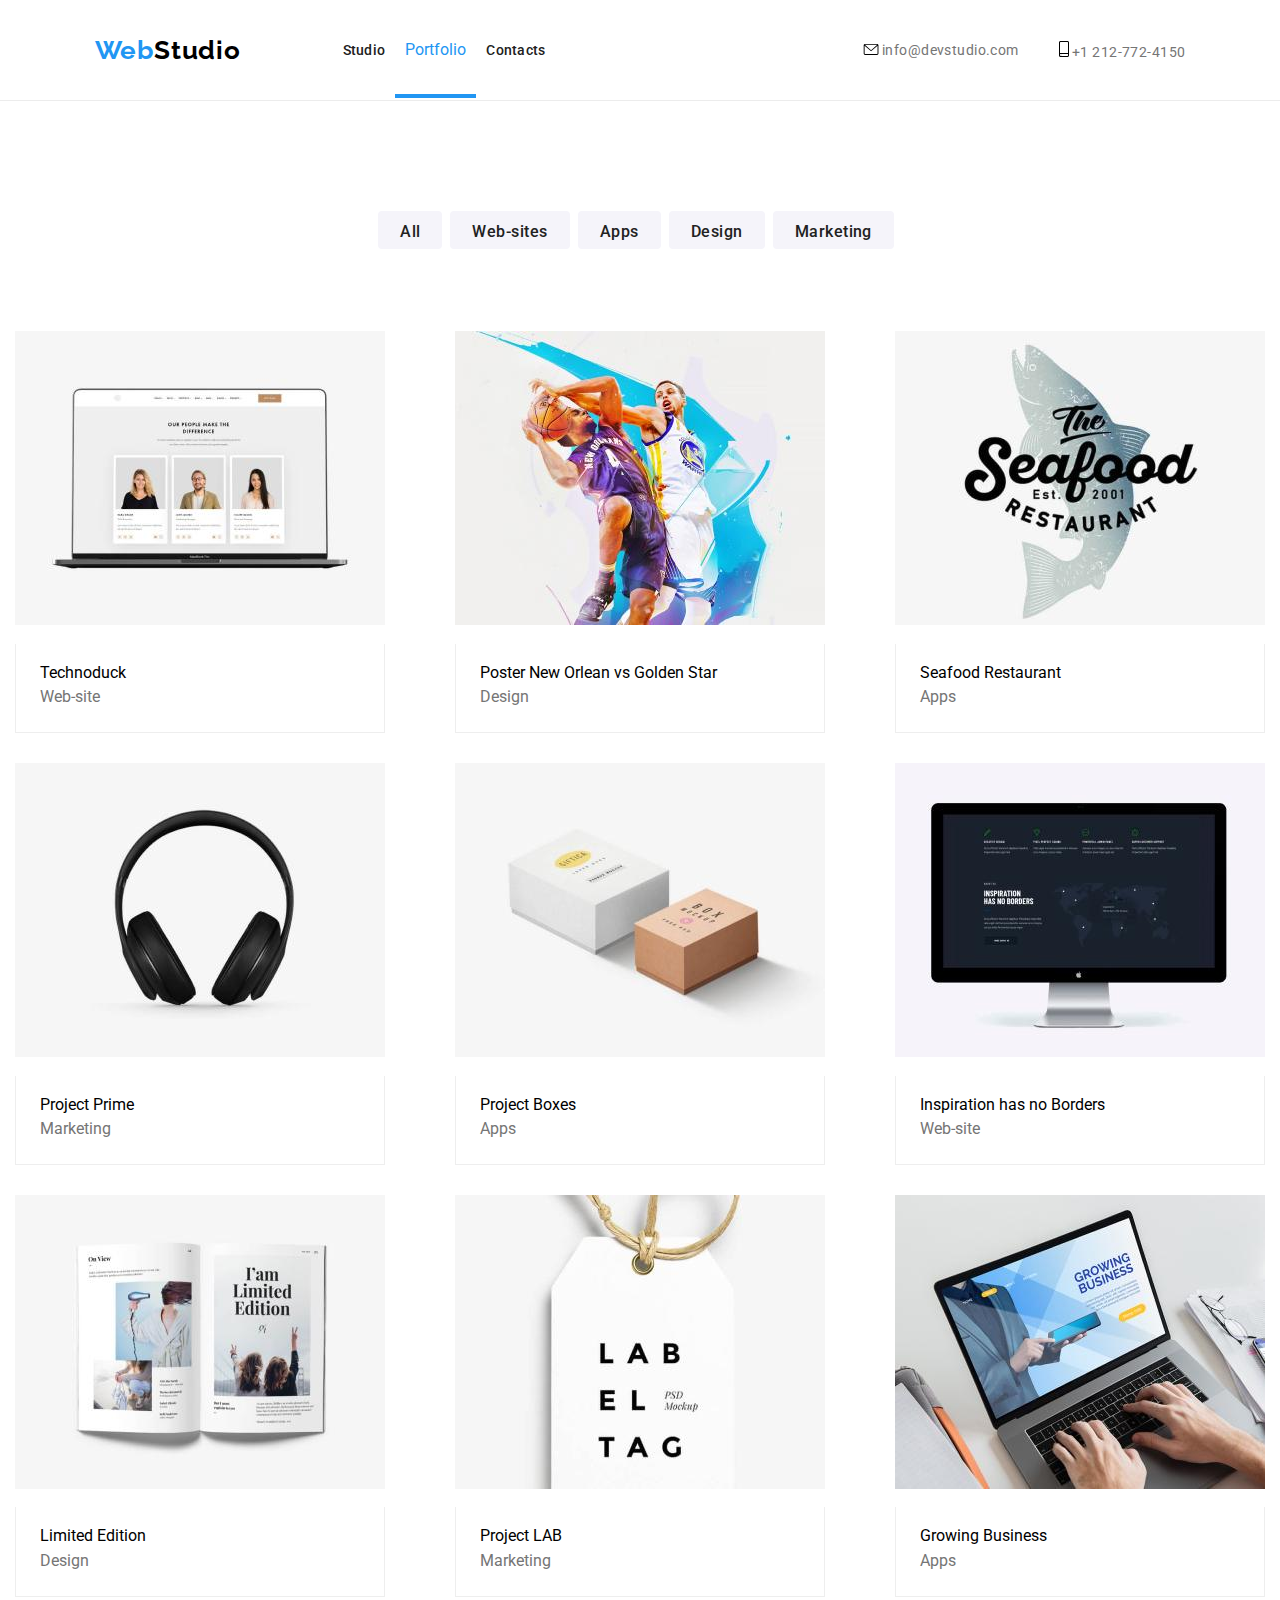
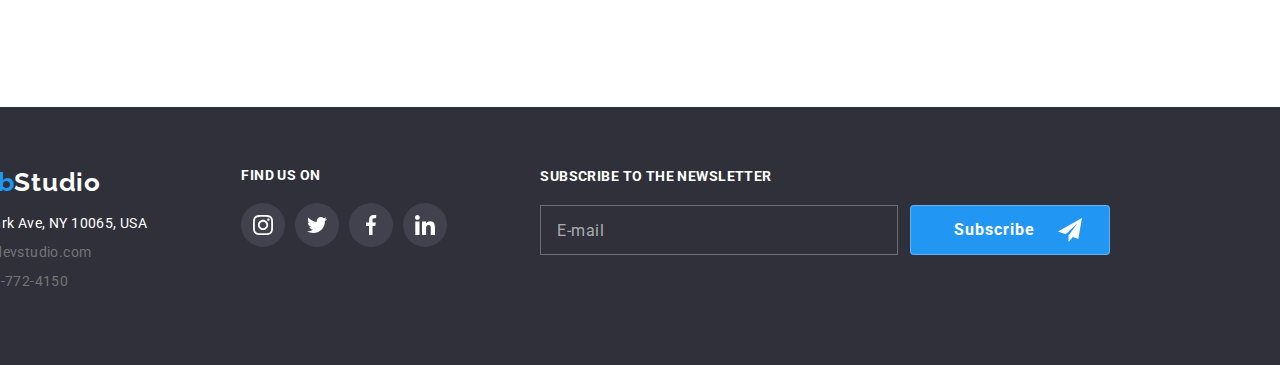
==== portfolio.html @ 9cbfc6d5 "Initial commit" ====
<!DOCTYPE html>
<html lang="en">
<head>
    <meta charset="UTF-8">
    <meta name="viewport" content="width=device-width, initial-scale=1.0">
    <title>Portfolio</title>
    <link rel="preconnect" href="https://fonts.googleapis.com">
    <link rel="preconnect" href="https://fonts.gstatic.com" crossorigin>
    <link href="https://fonts.googleapis.com/css2?family=Raleway:wght@700&family=Roboto:wght@400;500;700;900&display=swap"
        rel="stylesheet">
    <link rel="stylesheet" href="https://cdnjs.cloudflare.com/ajax/libs/modern-normalize/1.0.0/modern-normalize.min.css" />
    <link rel="stylesheet" href="css/styles.css">
</head>
<body>
<header class="global-header">
    <div class="nav-container container">
        <div class="logo-container">
            <a class="logo" href="./index.html">Web<span class="logo-2">Studio</span></a>
        </div>
        <div>
            <nav class="main-navigation">
                <ul>
                    <li><a href="./index.html" class="nav-link">Studio</a></li>
                    <li><a href="./portfolio.html" class="nav-link-current">Portfolio</a></li>
                    <li><a href="#" class="nav-link">Contacts</a></li>
                </ul>
            </nav>
        </div>
        <div class="contacts-container contacts">

            <div class="mail">
                <a href="mailto:info@devstudio.com">
                    <svg class="icon-nav" width=16 height=12>
                        <use href="./images/sprites.svg#icon-envelope" />
                    </svg>
                    <span>info@devstudio.com</span>
                </a>
                <!-- <a href="mailto:info@devstudio.com">info@devstudio.com</a> -->
            </div>

            <div class="phone">
                <a href="tel:+1-212-772-4150">
                    <svg class="icon-nav" width="10" height="16">
                        <use href="./images/sprites.svg#icon-smartphone" />
                    </svg>
                    <span>+1 212-772-4150</span>
                </a>
            </div>

        </div>
    </div>
</header>

    <main>
        <section class="portfolio-section container">
            <div class="portfolio-button-list">
                <ul>
                    <li><button class="portfolio-button" type="button">All</button></li>
                    <li><button class="portfolio-button" type="button">Web-sites</button></li>
                    <li><button class="portfolio-button" type="button">Apps</button></li>
                    <li><button class="portfolio-button" type="button">Design</button></li>
                    <li><button class="portfolio-button" type="button">Marketing</button></li>
                </ul>
            </div>

            <ul class="portfolio-project-card-set">
                <li class="portfolio-project-card">
                    <div class="portfolio-overlay-box">
                        <img src="./images/technoduck-img.jpg" alt="site web" width="370">
                        <div class="portfolio-overlay">
                            <span>Technoduck is a state-of-the-art coronavirus distribution platform. Companies use this platform for digital
                                espionage
                                and attacks on competitors' secure servers.</span>
                        </div>
                    </div>
                    <br>
                    <div class="portfolio-project-info">
                        <span class="portfolio-project-name">Technoduck</span>
                        <br>
                        <span class="portfolio-project-description">Web-site</span>
                    </div>
                    
                </li>
                <li class="portfolio-project-card">
                    <div class="portfolio-overlay-box">
                        <img src="images/poster-new-orlean.jpg" alt="doi baschetbalisti" width="370">
                        <div class="portfolio-overlay">
                            <span>Lorem ipsum dolor sit amet consectetur adipisicing elit. Odit maiores deserunt soluta, quo reiciendis, aliquam nostrum, molestias beatae autem ab voluptatem nobis sint dolor. Quis, perspiciatis libero!</span>
                        </div>
                    </div>
                    
                    <br>
                    <div class="portfolio-project-info">
                        <span class="portfolio-project-name">Poster New Orlean vs Golden Star</span>
                        <br>
                        <span class="portfolio-project-description">Design</span>
                    </div>
                </li>
                <li class="portfolio-project-card">
                    <div class="portfolio-overlay-box">
                        <img src="images/seafood-restaurant.jpg" alt="logo restaurant" width="370">
                        <div class="portfolio-overlay">
                            <span>Lorem ipsum dolor sit, amet consectetur adipisicing elit. Ipsa est nulla laudantium pariatur sunt atque vel laborum eveniet, mollitia fugiat quo unde eos hic ad beatae quidem?</span>
                        </div>
                    </div>
                    
                    <br>
                    <div class="portfolio-project-info">
                        <span class="portfolio-project-name">Seafood Restaurant</span>
                        <br>
                        <span class="portfolio-project-description">Apps</span>
                    </div>
                </li>
                <li class="portfolio-project-card">
                    <div class="portfolio-overlay-box">
                        <img src="images/project-prime.jpg" alt="casti audio" width="370">
                        <div class="portfolio-overlay">
                            <span>Lorem ipsum dolor sit amet consectetur adipisicing elit. Quo architecto culpa asperiores quas veritatis! Neque aliquam explicabo sint fugiat illum quod. Enim suscipit laudantium ducimus expedita corporis.</span>
                        </div>
                    </div>
                    
                    <br>
                    <div class="portfolio-project-info">
                        <span class="portfolio-project-name">Project Prime</span>
                        <br>
                        <span class="portfolio-project-description">Marketing</span>
                    </div>
                </li>
                <li class="portfolio-project-card">
                    <div class="portfolio-overlay-box">
                        <img src="images/project-boxes.jpg" alt="doua cutii" width="370">
                        <div class="portfolio-overlay">
                            <span>Lorem ipsum dolor sit amet consectetur adipisicing elit. Saepe, consequatur totam! Voluptatem perferendis ad ex autem reiciendis provident ipsa quos perspiciatis hic consectetur, iure debitis ratione laborum.</span>
                        </div>
                    </div>
                    
                    <br>
                    <div class="portfolio-project-info">
                        <span class="portfolio-project-name">Project Boxes</span>
                        <br>
                        <span class="portfolio-project-description">Apps</span>
                    </div>
                </li>
                <li class="portfolio-project-card">
                    <div class="portfolio-overlay-box">
                        <img src="images/inspiration-web-site.jpg" alt="monitor accesand un site web" width="370">
                        <div class="portfolio-overlay">
                            <span>Lorem, ipsum dolor sit amet consectetur adipisicing elit. Illo, exercitationem? Asperiores assumenda at voluptatum animi repudiandae dolorum odio quasi, sint consequuntur quibusdam itaque molestiae voluptate, blanditiis ducimus?</span>
                        </div>
                    </div>
                    
                    <br>
                    <div class="portfolio-project-info">
                        <span class="portfolio-project-name">Inspiration has no Borders</span>
                        <br>
                        <span class="portfolio-project-description">Web-site</span>
                    </div>
                </li>
                <li class="portfolio-project-card">
                    <div class="portfolio-overlay-box">
                        <img src="images/limited-edition-design.jpg" alt="o revista deschisa" width="370">
                        <div class="portfolio-overlay">
                            <span>Lorem ipsum dolor sit, amet consectetur adipisicing elit. At sapiente reprehenderit, consequuntur porro eveniet velit quidem ipsum doloribus nobis numquam facere quo voluptas vero explicabo, obcaecati aut.</span>
                        </div>
                    </div>
                    
                    <br>
                    <div class="portfolio-project-info">
                        <span class="portfolio-project-name">Limited Edition</span>
                        <br>
                        <span class="portfolio-project-description">Design</span>
                    </div>
                </li>
                <li class="portfolio-project-card">
                    <div class="portfolio-overlay-box">
                        <img src="images/project-lab.jpg" alt="eticheta" width="370">
                        <div class="portfolio-overlay">
                            <span>Lorem ipsum dolor sit, amet consectetur adipisicing elit. Dolores, iure eveniet iusto, dolor aperiam aut numquam fugiat voluptate sed corporis veritatis animi doloribus ipsam quo rem distinctio!</span>
                        </div>
                    </div>
                    
                    <br>
                    <div class="portfolio-project-info">
                        <span class="portfolio-project-name">Project LAB</span>
                        <br>
                        <span class="portfolio-project-description">Marketing</span>
                    </div>
                </li>
                <li class="portfolio-project-card">
                    <div class="portfolio-overlay-box">
                        <img src="images/growing-business.jpg" alt="persoana tastand" width="370">
                        <div class="portfolio-overlay">
                            <span>Lorem ipsum, dolor sit amet consectetur adipisicing elit. Saepe, eveniet aliquam rerum, omnis itaque culpa repudiandae ipsa deleniti blanditiis minima magnam. Eos rerum corporis aliquid! Illum, similique?</span>
                        </div>
                    </div>
                    
                    <br>
                    <div class="portfolio-project-info">
                        <span class="portfolio-project-name">Growing Business</span>
                        <br>
                        <span class="portfolio-project-description">Apps</span>
                    </div>
                </li>
            </ul>
        </section>
    </main>

    <footer class="footer-section">
        <div class="container">
            <div class="footer-address">
                <a class="logo" href="./index.html">Web<span class="logo-3">Studio</span></a>
                <address class="address-section">
                    <ul>
                        <li class="address"><a href="#">695 Park Ave, NY 10065, USA</a></li>
                        <li class="contacts"><a href="mailto:info@devstudio.com">info@devstudio.com</a></li>
                        <li class="contacts"><a href="tel:+1-212-772-4150">+1 212-772-4150</a></li>
                    </ul>
                </address>
            </div>
            <div class="find-us-on-contaiener">
                <p>Find us on</p>
                <div class="footer-icon-outer-container">
                    <a href="#">
                        <div class="footer-icon-container">
                            <svg class="icon-member-links" width="20" height="20">
                                <use href="./images/sprites.svg#icon-instagram"></use>
                            </svg>
                        </div>
                    </a>
                    <a href="#">
                        <div class="footer-icon-container">
                            <svg class="icon-member-links" width="20" height="20">
                                <use href="./images/sprites.svg#icon-twitter"></use>
                            </svg>
                        </div>
                    </a>
    
                    <a href="#">
                        <div class="footer-icon-container">
                            <svg class="icon-member-links" width="20" height="20">
                                <use href="./images/sprites.svg#icon-facebook"></use>
                            </svg>
                        </div>
                    </a>
    
                    <a href="#">
                        <div class="footer-icon-container">
                            <svg class="icon-member-links" width="20" height="20">
                                <use href="./images/sprites.svg#icon-linkedin"></use>
                            </svg>
                        </div>
                    </a>
                </div>
            </div>
            <form class="newsletter-form" action="" method="get">
                <div>
                    <label for="footer-mail" class="footer-label">Subscribe to the newsletter</label>
                </div>
                <div class="footer-input-container">
                    <input type="email" name="footer-mail" id="footer-mail" class="footer-input" placeholder="E-mail">
                    <div class="footer-button-container">
                        <input value="Subscribe" type="submit" name="footer-button" class="footer-button">
                        <svg>
                            <use href="./images/sprites.svg#icon-send"></use>
                        </svg>
            
                    </div>
                </div>
            </form>
        </div>
    </footer>
    
</body>
</html>
---- css/styles.css ----
:root {
    --link-hover-color: #2196F3;
    --heading-color: #212121;
    --paragraph-color: #757575;
    --logo-font-family: "Raleway", sans-serif;
    --nav-logo-color: #000000;
    --main-section-backgroud-color: #2F303A;
    --main-section-text-color: #FFFFFF;
    --main-section-button-hover: #188CE8;
    --our-team-background-color: #F5F4FA;
    --portfolio-background-color: #EEEEEE;
    --transition: 250ms cubic-bezier(0.4, 0, 0.2, 1);
    --icon-normal-size: 18px;
}

body {
    font-family: Roboto, sans-serif;
    width: 100%;
    display: flex;
    flex-direction: column;
    align-items: center;

}

ul {
    list-style-type: none;
}
img {
    display: block;
    max-width: 100%;
    height: auto;
}

.icon{
    height: 16px;
}

.global-header {
    display: flex;
    border-bottom: 1px solid #ECECEC;
    align-items: center;
    justify-content: center;
    width: 100%;
}

.container {
    display: flex;
    max-width: 1400px;
    padding-left: 15px;
    padding-right: 15px;
    justify-content: center;
}

.nav-container{
    display: flex;
    max-width: 1400px;
    padding-top: 25px;
    padding-bottom: 25px;
    margin: 0;
    align-items: center;
}
.logo-container{
    width: 145px;
    height: 30px;
}
.logo-container span{
    display: flex;
    align-items: center;
}
.logo-container a{
    display: flex;
    align-items: center;
}

.main-navigation ul{
    display: flex;
    width: 200px;
    padding: 0;
    justify-content: space-between;
    margin-left: 93px;
    margin-right: 330px;
    
}
.contacts-container{
    display:flex;
    flex-direction: row;
    align-items: center;
    justify-content: space-between;
    
}
.contacts{
    font-family: Roboto;
    font-size: 14px;
    font-weight: 400;
    line-height: 16px;
    letter-spacing: 0.03em;

}
.mail{
    display: flex;
    justify-content: space-between;
    flex-wrap: wrap;
    transition: fill var(--transition);

}
.mail:hover{
    fill: var(--link-hover-color);
}
.phone:hover {
    fill: var(--link-hover-color);
}

.phone{
    display: flex;
    align-items: center;
    align-content: center;
    margin-left: 40px;
    gap: 10px;
    transition: fill var(--transition);
}

.button {
    width: 200px;
    height: 50px;
    border-radius: 4px;
    cursor: pointer;
    font-weight: 700;
    background-color: var(--link-hover-color);
    color: var(--main-section-text-color);
    transition: background-color var(--transition);
}
.button:hover {
    background-color: var(--main-section-button-hover);
}

.logo {
    font-family: var(--logo-font-family);
    color: var(--link-hover-color);
    text-decoration: none;
    line-height: 2,18;
    font-size: 26px;
    font-weight: 700;
    line-height: 31px;
    letter-spacing: 0.03em;
    text-align: left;
}
.logo-2 {
    color: var(--nav-logo-color);
}
.logo-3{
    color: var(--main-section-text-color);
}


.nav-link {
    text-decoration: none;
    color: var(--heading-color);
    font-family: Roboto;
    font-size: 14px;
    font-weight: 500;
    line-height: 16px;
    letter-spacing: 0.02em;
    text-align: left;
    padding: 10px;
}



.nav-link-current{
    color: var(--link-hover-color);
    text-decoration: none;
    padding: 10px 10px 35px 10px;
    border-bottom: solid 4px var(--link-hover-color);
}

.contacts a {
    text-decoration: none;
    color: var(--paragraph-color);
    line-height: 1.17;
    transition: color var(--transition);
}

.contacts a:hover {
    text-decoration: none;
    color: var(--link-hover-color);
}


.main-section {
    display: flex;
    width: 1400px;
    height: 600px;
    flex-direction: column;
    background-color: var(--main-section-backgroud-color);
    background-image: linear-gradient(rgba(47, 48, 58, 0.4), rgba(0, 0, 0, 0.5)), url("../images/main-section-bg.jpg");;
    background-repeat: no-repeat;
    padding-top: 200px;
    padding-bottom: 200px;
}
.is-hidden{
    visibility: hidden;
    opacity: 0;
    pointer-events: initial;
}
.modal{
    position: fixed;
    width: 100vw;
    height: 100vh;
    top: 0;
    left: 0;
    display: flex;
    justify-content: center;
    align-items: center;
    background-color: rgba(0, 0, 0, 0.2);
    z-index: 2;
}

.modal-content{
    width:528px;
    height:581px;
    opacity: 1;
    background-color: #FFFFFF;
    position: relative;
    border-radius: 4px;
    border: 1px solid rgba(0, 0, 0, 0.1);
    box-shadow: 0px 2px 1px 0px rgba(0, 0, 0, 0.2), 0px 1px 1px 0px rgba(0, 0, 0, 0.14), 0px 1px 3px 0px rgba(0, 0, 0, 0.12);
    animation: modal-open 3000ms    ;
    padding: 40px   ;
}
.modal-content p{
    font-family: Roboto;
    font-size: 20px;
    font-weight: 700;
    line-height: 23px;
    letter-spacing: 0.03em;
    text-align: center;
    color: var(--heading-color);
    margin-bottom: 12px;
    margin-top: 0;
}
.contact-form{
    display: flex;
    flex-direction: column;
    gap: 10px;
}
.form-label{
    display: flex;
    flex-direction: column;
    font-family: Roboto;
    font-size: 12px;
    font-weight: 400;
    line-height: 14px;
    letter-spacing: 0.01em;
    color: rgba(117, 117, 117, 1);
}
.input-container{
    display: flex;
    flex-direction: column;
    gap: 4px;
    position: relative;
}
.input-container svg{
    width: var(--icon-normal-size);
    height: var(--icon-normal-size);
    position: absolute;
    top: 25%;
    left: 12px;
    outline: none;
}

.text-field{
    height: 40px;
    padding: 11px 12px 11px 42px;
}
textarea{
    height: 120px;
    padding: 12px 16px;
}
textarea::placeholder{
    font-family: Roboto;
    font-size: 12px;
    font-weight: 400;
    line-height: 14px;
    letter-spacing: 0.01em;
    text-align: left;
    color: rgba(117, 117, 117, 0.5);
}

.text-field, textarea{
    
    border-radius: 4px;
    border: 1px solid rgba(33, 33, 33, 0.2);
    
    outline: none;
    transition: border var(--transition);
}
.text-field svg{
    transition: fill var(--transition);
}
.text-field:hover,
textarea:hover{
    cursor: pointer;
}
.text-field:focus,
textarea:focus{
    border: 1px solid var(--link-hover-color);;
    outline: none;
}
.text-field:focus+svg{
    fill: var(--link-hover-color);
}

.terms-and-conditions-container{
    display: flex;
    flex-direction: row;
    gap: 8px;
    cursor: pointer;
    position: relative;
    margin-bottom: 30px;
}
.terms-and-conditions-label{
    display: flex;
    gap: 8px;
    align-items: center;
    cursor: pointer;
}

.terms-and-conditions-label svg{
    width: 16px;
    height: 15px;
    position: absolute;
    left: 0;
    top: 25%;
    visibility: hidden;
}
.input-checkbox{
    visibility: hidden;
}
.icon-checkbox{
    visibility: hidden;
}
.input-checkbox:not(:checked) +label > .unchecked{
    visibility: visible;
}
.input-checkbox:checked +label > .checked {
    visibility: visible;
}


.terms-and-conditions-label span{
    font-family: Roboto;
    font-size: 14px;
    font-weight: 400;
    line-height: 24px;
    letter-spacing: 0.03em;
    text-align: left;
    color: rgba(117, 117, 117, 1);
}
.terms-and-conditions-label a{
    font-family: Roboto;
    font-size: 14px;
    font-weight: 400;
    line-height: 24px;
    letter-spacing: 0.03em;
    color: rgba(33, 150, 243, 1);
}
.comments-container{
    margin-bottom: 20px;
}

.form-button{
    display: flex;
    align-self: center;
    padding: 10px 80px;
    width: 200px;
    height: 50px;
    cursor: pointer;
    background-color: rgba(33, 150, 243, 1);
    color: rgba(255, 255, 255, 1);
    font-family: Roboto;
    font-size: 16px;
    font-weight: 700;
    line-height: 30px;
    letter-spacing: 0.06em;
    text-align: center;
    border-radius: 4px;
    box-shadow: 0px 4px 4px 0px rgba(0, 0, 0, 0.15);
    transition: var(--transition);
}
.form-button:hover{
    background-color: rgba(24, 140, 232, 1);
}

@keyframes modal-open{
    0%{
        transform: scale(0);
    }
    50%{
        transform: scale(0.5);
    }
    100%{
        transform: scale(1);
    }
}

.close-btn {
    box-sizing: content-box;
    width: var(--icon-normal-size);
    height: var(--icon-normal-size);
    border: 1px solid rgba(0, 0, 0, 0.1);
    border-radius: 50%;
    padding: 6px;
    cursor: pointer;
    position: absolute;
    top: 8px;
    right: 8px;
    background-color: rgba(255, 255, 255, 1);
    transition: var(--transition);
}
.close-btn svg{
    fill: rgba(0, 0, 0, 1);
    width: var(--icon-normal-size);
    height: var(--icon-normal-size);
    
}

.close-btn:hover svg{
    fill: var(--link-hover-color);
    background-color: rgba(255, 255, 255, 1);
}


.main-section-head {
    align-items: center;
    text-decoration: none;
    font-family: "Roboto";
    font-weight: 900;
    font-size: 44px;
    line-height: 60px;
    color:var(--main-section-text-color);
    letter-spacing: 2.64px;
    text-transform: uppercase;
    text-align: center;
    margin-bottom: 30px;
}
.main-section .button {
    display: flex;
    align-self: center;
    align-items: center;
    justify-content: center;
    padding: 10px 20px;
    width: 200px;
    height: 50px;
    box-shadow: 0px 4px 4px 0px rgba(0, 0, 0, 0.15);
}


.quality-container {
    display: flex;
    flex-basis: calc((100%-270px))/4;
    gap: 30px;
    align-items: center;
    padding: 94px 0px;
    margin: 0;
}
.icon-quality-container {
    align-items: center;
    text-align: center;
    margin-bottom: 30px;
    padding: 25px 100px;
}
.quality-list{
    width: 270px;
}


.company-qualities {
    font-weight: 700;
    color: var(--heading-color);
    font-family: "Roboto";
    font-size: 14px;
    line-height: 16px;
    letter-spacing: 0.03em;
    text-align: left;
}
.company-qualities-text {
    line-height: 24px;
    width: 270px;
    height: 75px;
    font-weight: 400;
    color: var(--paragraph-color);
    font-family: Roboto;
    font-size: 14px;
    letter-spacing: 0.03em;
    text-align: left;
}

.section-heading {
    font-weight: 700;
    line-height: 42.19px;
    font-family: Roboto;
    font-size: 36px;
    font-weight: 700;
    line-height: 42px;
    letter-spacing: 0.03em;
    text-align: center;
    padding-top: 94px;
    padding-bottom: 50px;
    margin: 0;
}

.what-we-do-container {
    flex-direction: column;
    /* padding-bottom: 94px; */
}

.what-we-do-img-list {
    display: flex;
    flex-direction: row;
    justify-content: space-between;
    padding: 0;
    position: relative;
}


.what-we-do-description{
    text-align: center;
    background-color: rgba(47, 48, 58, 0.8);
    height: 70px;
    width: 370px;
    padding: 27px;
    position: absolute;
    bottom: 0;
}
.what-we-do-description span{
    margin: 0;
    font-family: Roboto;
    font-size: 14px;
    font-weight: 700;
    line-height: 16px;
    letter-spacing: 0.03em;
    text-align: center;
    color: #FFFFFF;
    text-transform: uppercase;
}
.our-team-section {
    flex-direction: column;
    background-color: var(--our-team-background-color)
}

.team-member-container{
    display: flex;
    flex-direction: row;
    padding: 0;
    margin: 0;
    /* padding-bottom: 94px; */
    justify-content: space-between;
}
.team-member-card {
    display: flex;
    flex-direction: column;
    align-items: center;
    text-align: center;
    box-shadow: 0px 2px 1px 0px rgba(0, 0, 0, 0.2),
            0px 1px 1px 0px rgba(0, 0, 0, 0.14), 0px 1px 3px 0px rgba(0, 0, 0, 0.12);
    background-color: var(--main-section-text-color);
}

.team-member-img{
    margin-bottom: 30px;
}
.team-member-name {
    white-space: nowrap;
    flex-direction: row;
    width: 145px; 
    height: 19px;
    font-weight: 500;
    line-height: 18.75px;
    color: var(--heading-color);
    margin-bottom: 10px;
    margin-top: 30px;
}
.team-member-rank {
    white-space: nowrap;
    width:130px; 
    height:19px;
    font-weight: 400;
    line-height: 1.33;
    color: var(--paragraph-color);
    margin-top: 10px;
    margin-bottom: 16px;
}
.team-member-links{
    display: flex;
    justify-content: space-between;
    align-items: center;
    margin-bottom: 30px;
    width: 206px;
}
.team-member-links-container{
    display: flex;
    justify-content: center;
    align-items: center;
    width: 44px;
    height: 44px;
    border-radius: 50%;
    fill: #AFB1B8;
    transition: fill var(--transition);
    transition: background-color var(--transition);
}


.team-member-links-container:hover{
    background-color: var(--link-hover-color);
    fill: #FFFFFF
}

.customers-section{
    display: flex;
    flex-direction: column;
    padding-bottom: 94px;
}
.custors-section .section-heading{
    margin-top: 0px;
    margin-bottom: 50px;
}
.customers-container{
    display: flex;
    flex-direction: row;
    justify-content: space-between;
}
.customers-icon-container{
    display: flex;
    width: 170px;
    height: 92px;
    flex-direction: row;
    justify-content: center;
    align-items: center;
    fill: #AFB1B8;
    border: solid 1px #AFB1B8;
    transition: fill var(--transition);
    transition: border var(--transition);
}
.customers-icon-container:hover{
    fill:var(--link-hover-color);
    border: solid 1px var(--link-hover-color);
}

.footer-section {
    display: flex;
    width: 1600px;
    padding-left: 100px;
    padding-right: 100px;
    background-color: var(--main-section-backgroud-color);
}
.footer-section .container{
    align-items: flex-start;
    flex-direction: row;
    padding-top: 60px;
    padding-bottom: 60px;
}
.footer-address a{
    text-decoration: none;
    margin-bottom: 28px;
}
.find-us-on-contaiener{
    width: 206px;
    margin-left: 94px;
}
.find-us-on-contaiener p{
    display: flex;
    flex-direction: column;
    font-family: Roboto;
    font-size: 14px;
    font-weight: 700;
    line-height: 16px;
    letter-spacing: 0.03em;
    text-align: left;
    color: var(--main-section-text-color);
    margin-top: 0;
    margin-bottom: 20px;
    text-transform: uppercase;
}
.footer-icon-outer-container{
    display: flex;
    justify-content: space-between;
    width:206px;
    height: 44px;
}
.footer-icon-container{
    display: flex;
    padding: 12px;
   border-radius: 50%;
   background-color:#41424e;
   fill: #FFFFFF;
   transition: background-color var(--transition);
}
.footer-icon-container:hover{
    background-color: var(--link-hover-color);
}
.footer-label{
    font-family: Roboto;
    font-size: 14px;
    font-weight: 700;
    line-height: 16px;
    letter-spacing: 0.03em;
    text-align: left;
    color: #FFFFFF;
    text-transform: uppercase;
}

.newsletter-form{
    display: flex;
    flex-direction: column;
    gap: 20px;
    margin-left: 93px;
}
.footer-input{
    width: 358px;
    height: 50px;
    padding: 15px 16px;
    background-color: #2F303A;
    border: 1px solid rgba(255, 255, 255, 0.3);
    color: #FFFFFF;
}
.footer-input::placeholder{
    font-family: Roboto;
    font-size: 16px;
    font-weight: 400;
    line-height: 20px;
    letter-spacing: 0.03em;
    text-align: left;
    color: rgba(255, 255, 255, 0.6);
}
.footer-input-container{
    display: flex;
    gap: 12px;
}
.footer-button{
    width: 200px;
    height: 50px;
    background-color: rgba(33, 150, 243, 1);
    font-family: Roboto;
    font-size: 16px;
    font-weight: 700;
    line-height: 30px;
    letter-spacing: 0.06em;
    color: rgba(255, 255, 255, 1);
    border-radius: 4px;
    border: 1px solid rgba(255, 255, 255, 0.3);
    padding: 0;
    text-align: left;
    padding-left: 43px;
    cursor: pointer;
}
.footer-button-container {
    display: flex;
    position: relative;
    gap: 25px;

}
.footer-button-container svg{
    width: 24px;
    height: 24px;
    position: absolute;
    top: 13px;
    right: 28px;
}


.address-section{
    display: flex;
    font-style: normal;
    align-items: flex-start;
}
.address-section ul{
    display: flex;
    flex-direction: column;
    padding: 0;
    gap: 12px;
}
.address a {
    color: var(--main-section-text-color);
    font-weight: 400;
    text-decoration: none;
    font-family: Roboto;
    font-size: 14px;
    font-weight: 400;
    line-height: 16px;
    letter-spacing: 0.03em;
    text-align: left;
}
.portfolio-button-list ul{
    display: flex;
    flex-direction: row;
    padding: 0;
}
.portfolio-button-list{
    display: flex;
    flex-direction: row;
    margin-bottom: 50px;
    align-self: center;
}

.portfolio-button {
    color: var(--heading-color);
    border-radius: 4px;
    cursor: pointer;
    border: 0;
    height: 38px;
    padding: 8px 22px;
    background-color: var(--our-team-background-color);
    color: var(--heading-color);
    font-family: Roboto;
    font-size: 16px;
    font-weight: 500;
    line-height: 26px;
    letter-spacing: 0.03em;
    margin-right: 8px;
    border-radius: 4px;
    transition: background-color var(--transition);
    transition: color var(--transition);
    transition: box-shadow var(--transition);
}
.portfolio-button:hover,
.portfolio-button:focus{
    background-color: var(--link-hover-color);
    color: var(--main-section-text-color);
    box-shadow: 0px 2px 2px 0px rgba(0, 0, 0, 0.12), 0px 1px 2px 0px rgba(0, 0, 0, 0.08), 0px 3px 1px 0px rgba(0, 0, 0, 0.1);
}



.portfolio-section {
    display: flex;
    padding-top: 94px;
    flex-direction: column;
    padding-bottom: 94px;
}

.portfolio-project-card-set{
    display: flex;
    flex-wrap: wrap;
    justify-content: space-between;
    gap: 30px;
    padding: 0;
}
.portfolio-project-card{
    display: flex;
    flex-direction: column;
    /* flex-basis: calc((100% - 90px) / 3); */
    transition: box-shadow var(--transition);
}
.portfolio-overlay-box{
    position: relative;
    overflow: hidden;
    width: 370px;
    height: 294px;
}
.portfolio-overlay-box img {
    position: absolute;
    top: 0;
    left: 0;
}
.portfolio-overlay {
    position: absolute;
    top: 0;
    left: 0;
    width: 100%;
    height: 100%;
    background-color: rgba(33, 150, 243, 0.9);
    transform: translatey(200%);
    transition: 500ms;
    padding-top: 63px;
    padding-left: 24px;
    padding-right: 24px;
}
.portfolio-overlay span{
    font-family: Roboto;
    font-size: 18px;
    font-weight: 400;
    line-height: 28px;
    letter-spacing: 0.03em;
    text-align: left;
    color: #fff;
}
.portfolio-project-card:hover .portfolio-overlay{
    transform: translatey(0);
}
.portfolio-project-card:hover{
    cursor: pointer;
    box-shadow: 1px 4px 6px 0px #00000029,0px 4px 4px 0px #0000000F,0px 1px 1px 0px #0000001F;
}

.portfolio-project-info{
    padding: 20px 24px;
    border: 1px solid var(--portfolio-background-color);
    border-top: 0;
}


.portofolio-project-name {
    font-weight: 700;
    line-height: 36px;
    color: var(--heading-color);
}
.portfolio-project-description{
    margin-top: 4px;
    font-weight: 400;
    line-height: 30px;
    color: var(--paragraph-color);
}
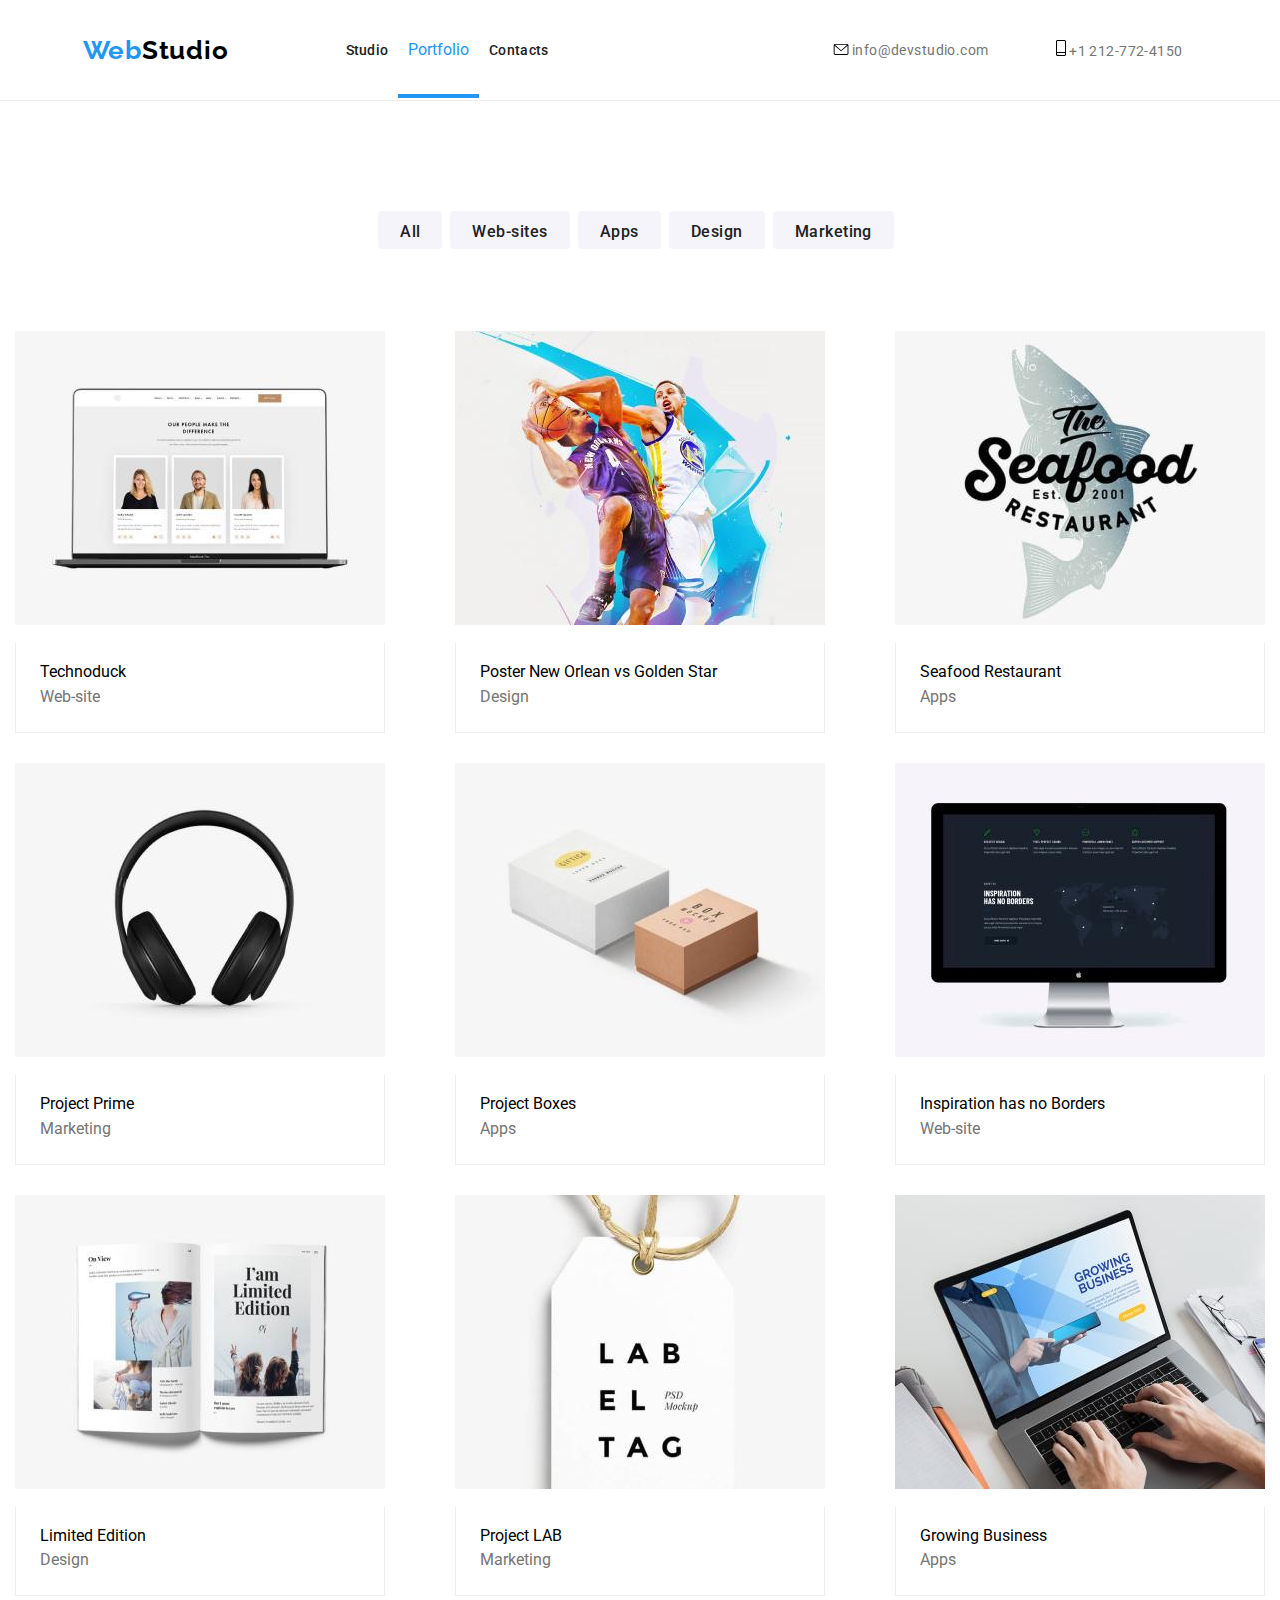
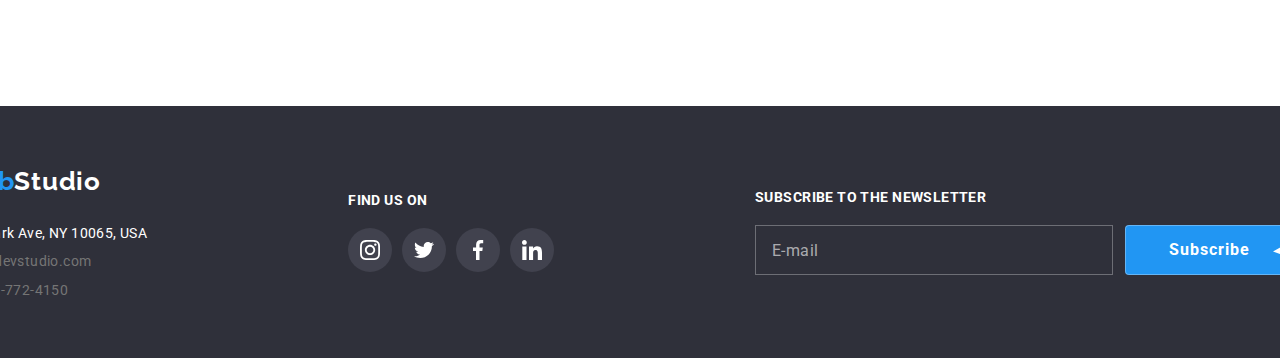
==== commit fd8b6882: "added tablet navigation" ====
--- a/portfolio.html
+++ b/portfolio.html
@@ -1,274 +1,387 @@
 <!DOCTYPE html>
 <html lang="en">
-<head>
-    <meta charset="UTF-8">
-    <meta name="viewport" content="width=device-width, initial-scale=1.0">
+  <head>
+    <meta charset="UTF-8" />
+    <meta name="viewport" content="width=device-width, initial-scale=1.0" />
     <title>Portfolio</title>
-    <link rel="preconnect" href="https://fonts.googleapis.com">
-    <link rel="preconnect" href="https://fonts.gstatic.com" crossorigin>
-    <link href="https://fonts.googleapis.com/css2?family=Raleway:wght@700&family=Roboto:wght@400;500;700;900&display=swap"
-        rel="stylesheet">
-    <link rel="stylesheet" href="https://cdnjs.cloudflare.com/ajax/libs/modern-normalize/1.0.0/modern-normalize.min.css" />
-    <link rel="stylesheet" href="css/styles.css">
-</head>
-<body>
-<header class="global-header">
-    <div class="nav-container container">
-        <div class="logo-container">
-            <a class="logo" href="./index.html">Web<span class="logo-2">Studio</span></a>
-        </div>
+    <link rel="preconnect" href="https://fonts.googleapis.com" />
+    <link rel="preconnect" href="https://fonts.gstatic.com" crossorigin />
+    <link
+      href="https://fonts.googleapis.com/css2?family=Raleway:wght@700&family=Roboto:wght@400;500;700;900&display=swap"
+      rel="stylesheet"
+    />
+    <link
+      rel="stylesheet"
+      href="https://cdnjs.cloudflare.com/ajax/libs/modern-normalize/1.0.0/modern-normalize.min.css"
+    />
+    <link rel="stylesheet" href="css/styles.css" />
+  </head>
+  <body>
+    <header class="global-header">
+      <div class="logo-container">
+        <a class="logo" href="./index.html"
+          >Web<span class="logo-2">Studio</span></a
+        >
+      </div>
+      <div class="nav-container container">
         <div>
-            <nav class="main-navigation">
-                <ul>
-                    <li><a href="./index.html" class="nav-link">Studio</a></li>
-                    <li><a href="./portfolio.html" class="nav-link-current">Portfolio</a></li>
-                    <li><a href="#" class="nav-link">Contacts</a></li>
-                </ul>
-            </nav>
+          <nav class="main-navigation">
+            <ul>
+              <li><a href="./index.html" class="nav-link">Studio</a></li>
+              <li>
+                <a href="./portfolio.html" class="nav-link-current"
+                  >Portfolio</a
+                >
+              </li>
+              <li><a href="#footer" class="nav-link">Contacts</a></li>
+            </ul>
+          </nav>
         </div>
         <div class="contacts-container contacts">
-
-            <div class="mail">
-                <a href="mailto:info@devstudio.com">
-                    <svg class="icon-nav" width=16 height=12>
-                        <use href="./images/sprites.svg#icon-envelope" />
-                    </svg>
-                    <span>info@devstudio.com</span>
-                </a>
-                <!-- <a href="mailto:info@devstudio.com">info@devstudio.com</a> -->
-            </div>
-
-            <div class="phone">
-                <a href="tel:+1-212-772-4150">
-                    <svg class="icon-nav" width="10" height="16">
-                        <use href="./images/sprites.svg#icon-smartphone" />
-                    </svg>
-                    <span>+1 212-772-4150</span>
-                </a>
-            </div>
-
-        </div>
-    </div>
-</header>
+          <div class="mail">
+            <a href="mailto:info@devstudio.com">
+              <svg class="icon-nav" width="16" height="12">
+                <use href="./images/sprites.svg#icon-envelope" />
+              </svg>
+              <span>info@devstudio.com</span>
+            </a>
+            <!-- <a href="mailto:info@devstudio.com">info@devstudio.com</a> -->
+          </div>
+
+          <div class="phone">
+            <a href="tel:+1-212-772-4150">
+              <svg class="icon-nav" width="10" height="16">
+                <use href="./images/sprites.svg#icon-smartphone" />
+              </svg>
+              <span>+1 212-772-4150</span>
+            </a>
+          </div>
+        </div>
+      </div>
+    </header>
 
     <main>
-        <section class="portfolio-section container">
-            <div class="portfolio-button-list">
-                <ul>
-                    <li><button class="portfolio-button" type="button">All</button></li>
-                    <li><button class="portfolio-button" type="button">Web-sites</button></li>
-                    <li><button class="portfolio-button" type="button">Apps</button></li>
-                    <li><button class="portfolio-button" type="button">Design</button></li>
-                    <li><button class="portfolio-button" type="button">Marketing</button></li>
-                </ul>
-            </div>
-
-            <ul class="portfolio-project-card-set">
-                <li class="portfolio-project-card">
-                    <div class="portfolio-overlay-box">
-                        <img src="./images/technoduck-img.jpg" alt="site web" width="370">
-                        <div class="portfolio-overlay">
-                            <span>Technoduck is a state-of-the-art coronavirus distribution platform. Companies use this platform for digital
-                                espionage
-                                and attacks on competitors' secure servers.</span>
-                        </div>
-                    </div>
-                    <br>
-                    <div class="portfolio-project-info">
-                        <span class="portfolio-project-name">Technoduck</span>
-                        <br>
-                        <span class="portfolio-project-description">Web-site</span>
-                    </div>
-                    
-                </li>
-                <li class="portfolio-project-card">
-                    <div class="portfolio-overlay-box">
-                        <img src="images/poster-new-orlean.jpg" alt="doi baschetbalisti" width="370">
-                        <div class="portfolio-overlay">
-                            <span>Lorem ipsum dolor sit amet consectetur adipisicing elit. Odit maiores deserunt soluta, quo reiciendis, aliquam nostrum, molestias beatae autem ab voluptatem nobis sint dolor. Quis, perspiciatis libero!</span>
-                        </div>
-                    </div>
-                    
-                    <br>
-                    <div class="portfolio-project-info">
-                        <span class="portfolio-project-name">Poster New Orlean vs Golden Star</span>
-                        <br>
-                        <span class="portfolio-project-description">Design</span>
-                    </div>
-                </li>
-                <li class="portfolio-project-card">
-                    <div class="portfolio-overlay-box">
-                        <img src="images/seafood-restaurant.jpg" alt="logo restaurant" width="370">
-                        <div class="portfolio-overlay">
-                            <span>Lorem ipsum dolor sit, amet consectetur adipisicing elit. Ipsa est nulla laudantium pariatur sunt atque vel laborum eveniet, mollitia fugiat quo unde eos hic ad beatae quidem?</span>
-                        </div>
-                    </div>
-                    
-                    <br>
-                    <div class="portfolio-project-info">
-                        <span class="portfolio-project-name">Seafood Restaurant</span>
-                        <br>
-                        <span class="portfolio-project-description">Apps</span>
-                    </div>
-                </li>
-                <li class="portfolio-project-card">
-                    <div class="portfolio-overlay-box">
-                        <img src="images/project-prime.jpg" alt="casti audio" width="370">
-                        <div class="portfolio-overlay">
-                            <span>Lorem ipsum dolor sit amet consectetur adipisicing elit. Quo architecto culpa asperiores quas veritatis! Neque aliquam explicabo sint fugiat illum quod. Enim suscipit laudantium ducimus expedita corporis.</span>
-                        </div>
-                    </div>
-                    
-                    <br>
-                    <div class="portfolio-project-info">
-                        <span class="portfolio-project-name">Project Prime</span>
-                        <br>
-                        <span class="portfolio-project-description">Marketing</span>
-                    </div>
-                </li>
-                <li class="portfolio-project-card">
-                    <div class="portfolio-overlay-box">
-                        <img src="images/project-boxes.jpg" alt="doua cutii" width="370">
-                        <div class="portfolio-overlay">
-                            <span>Lorem ipsum dolor sit amet consectetur adipisicing elit. Saepe, consequatur totam! Voluptatem perferendis ad ex autem reiciendis provident ipsa quos perspiciatis hic consectetur, iure debitis ratione laborum.</span>
-                        </div>
-                    </div>
-                    
-                    <br>
-                    <div class="portfolio-project-info">
-                        <span class="portfolio-project-name">Project Boxes</span>
-                        <br>
-                        <span class="portfolio-project-description">Apps</span>
-                    </div>
-                </li>
-                <li class="portfolio-project-card">
-                    <div class="portfolio-overlay-box">
-                        <img src="images/inspiration-web-site.jpg" alt="monitor accesand un site web" width="370">
-                        <div class="portfolio-overlay">
-                            <span>Lorem, ipsum dolor sit amet consectetur adipisicing elit. Illo, exercitationem? Asperiores assumenda at voluptatum animi repudiandae dolorum odio quasi, sint consequuntur quibusdam itaque molestiae voluptate, blanditiis ducimus?</span>
-                        </div>
-                    </div>
-                    
-                    <br>
-                    <div class="portfolio-project-info">
-                        <span class="portfolio-project-name">Inspiration has no Borders</span>
-                        <br>
-                        <span class="portfolio-project-description">Web-site</span>
-                    </div>
-                </li>
-                <li class="portfolio-project-card">
-                    <div class="portfolio-overlay-box">
-                        <img src="images/limited-edition-design.jpg" alt="o revista deschisa" width="370">
-                        <div class="portfolio-overlay">
-                            <span>Lorem ipsum dolor sit, amet consectetur adipisicing elit. At sapiente reprehenderit, consequuntur porro eveniet velit quidem ipsum doloribus nobis numquam facere quo voluptas vero explicabo, obcaecati aut.</span>
-                        </div>
-                    </div>
-                    
-                    <br>
-                    <div class="portfolio-project-info">
-                        <span class="portfolio-project-name">Limited Edition</span>
-                        <br>
-                        <span class="portfolio-project-description">Design</span>
-                    </div>
-                </li>
-                <li class="portfolio-project-card">
-                    <div class="portfolio-overlay-box">
-                        <img src="images/project-lab.jpg" alt="eticheta" width="370">
-                        <div class="portfolio-overlay">
-                            <span>Lorem ipsum dolor sit, amet consectetur adipisicing elit. Dolores, iure eveniet iusto, dolor aperiam aut numquam fugiat voluptate sed corporis veritatis animi doloribus ipsam quo rem distinctio!</span>
-                        </div>
-                    </div>
-                    
-                    <br>
-                    <div class="portfolio-project-info">
-                        <span class="portfolio-project-name">Project LAB</span>
-                        <br>
-                        <span class="portfolio-project-description">Marketing</span>
-                    </div>
-                </li>
-                <li class="portfolio-project-card">
-                    <div class="portfolio-overlay-box">
-                        <img src="images/growing-business.jpg" alt="persoana tastand" width="370">
-                        <div class="portfolio-overlay">
-                            <span>Lorem ipsum, dolor sit amet consectetur adipisicing elit. Saepe, eveniet aliquam rerum, omnis itaque culpa repudiandae ipsa deleniti blanditiis minima magnam. Eos rerum corporis aliquid! Illum, similique?</span>
-                        </div>
-                    </div>
-                    
-                    <br>
-                    <div class="portfolio-project-info">
-                        <span class="portfolio-project-name">Growing Business</span>
-                        <br>
-                        <span class="portfolio-project-description">Apps</span>
-                    </div>
-                </li>
+      <section class="portfolio-section container">
+        <div class="portfolio-button-list">
+          <ul>
+            <li><button class="portfolio-button" type="button">All</button></li>
+            <li>
+              <button class="portfolio-button" type="button">Web-sites</button>
+            </li>
+            <li>
+              <button class="portfolio-button" type="button">Apps</button>
+            </li>
+            <li>
+              <button class="portfolio-button" type="button">Design</button>
+            </li>
+            <li>
+              <button class="portfolio-button" type="button">Marketing</button>
+            </li>
+          </ul>
+        </div>
+
+        <ul class="portfolio-project-card-set">
+          <li class="portfolio-project-card">
+            <div class="portfolio-overlay-box">
+              <img
+                src="./images/technoduck-img.jpg"
+                alt="site web"
+                width="370"
+              />
+              <div class="portfolio-overlay">
+                <span
+                  >Technoduck is a state-of-the-art coronavirus distribution
+                  platform. Companies use this platform for digital espionage
+                  and attacks on competitors' secure servers.</span
+                >
+              </div>
+            </div>
+            <br />
+            <div class="portfolio-project-info">
+              <span class="portfolio-project-name">Technoduck</span>
+              <br />
+              <span class="portfolio-project-description">Web-site</span>
+            </div>
+          </li>
+          <li class="portfolio-project-card">
+            <div class="portfolio-overlay-box">
+              <img
+                src="images/poster-new-orlean.jpg"
+                alt="doi baschetbalisti"
+                width="370"
+              />
+              <div class="portfolio-overlay">
+                <span
+                  >Lorem ipsum dolor sit amet consectetur adipisicing elit. Odit
+                  maiores deserunt soluta, quo reiciendis, aliquam nostrum,
+                  molestias beatae autem ab voluptatem nobis sint dolor. Quis,
+                  perspiciatis libero!</span
+                >
+              </div>
+            </div>
+
+            <br />
+            <div class="portfolio-project-info">
+              <span class="portfolio-project-name"
+                >Poster New Orlean vs Golden Star</span
+              >
+              <br />
+              <span class="portfolio-project-description">Design</span>
+            </div>
+          </li>
+          <li class="portfolio-project-card">
+            <div class="portfolio-overlay-box">
+              <img
+                src="images/seafood-restaurant.jpg"
+                alt="logo restaurant"
+                width="370"
+              />
+              <div class="portfolio-overlay">
+                <span
+                  >Lorem ipsum dolor sit, amet consectetur adipisicing elit.
+                  Ipsa est nulla laudantium pariatur sunt atque vel laborum
+                  eveniet, mollitia fugiat quo unde eos hic ad beatae
+                  quidem?</span
+                >
+              </div>
+            </div>
+
+            <br />
+            <div class="portfolio-project-info">
+              <span class="portfolio-project-name">Seafood Restaurant</span>
+              <br />
+              <span class="portfolio-project-description">Apps</span>
+            </div>
+          </li>
+          <li class="portfolio-project-card">
+            <div class="portfolio-overlay-box">
+              <img
+                src="images/project-prime.jpg"
+                alt="casti audio"
+                width="370"
+              />
+              <div class="portfolio-overlay">
+                <span
+                  >Lorem ipsum dolor sit amet consectetur adipisicing elit. Quo
+                  architecto culpa asperiores quas veritatis! Neque aliquam
+                  explicabo sint fugiat illum quod. Enim suscipit laudantium
+                  ducimus expedita corporis.</span
+                >
+              </div>
+            </div>
+
+            <br />
+            <div class="portfolio-project-info">
+              <span class="portfolio-project-name">Project Prime</span>
+              <br />
+              <span class="portfolio-project-description">Marketing</span>
+            </div>
+          </li>
+          <li class="portfolio-project-card">
+            <div class="portfolio-overlay-box">
+              <img
+                src="images/project-boxes.jpg"
+                alt="doua cutii"
+                width="370"
+              />
+              <div class="portfolio-overlay">
+                <span
+                  >Lorem ipsum dolor sit amet consectetur adipisicing elit.
+                  Saepe, consequatur totam! Voluptatem perferendis ad ex autem
+                  reiciendis provident ipsa quos perspiciatis hic consectetur,
+                  iure debitis ratione laborum.</span
+                >
+              </div>
+            </div>
+
+            <br />
+            <div class="portfolio-project-info">
+              <span class="portfolio-project-name">Project Boxes</span>
+              <br />
+              <span class="portfolio-project-description">Apps</span>
+            </div>
+          </li>
+          <li class="portfolio-project-card">
+            <div class="portfolio-overlay-box">
+              <img
+                src="images/inspiration-web-site.jpg"
+                alt="monitor accesand un site web"
+                width="370"
+              />
+              <div class="portfolio-overlay">
+                <span
+                  >Lorem, ipsum dolor sit amet consectetur adipisicing elit.
+                  Illo, exercitationem? Asperiores assumenda at voluptatum animi
+                  repudiandae dolorum odio quasi, sint consequuntur quibusdam
+                  itaque molestiae voluptate, blanditiis ducimus?</span
+                >
+              </div>
+            </div>
+
+            <br />
+            <div class="portfolio-project-info">
+              <span class="portfolio-project-name"
+                >Inspiration has no Borders</span
+              >
+              <br />
+              <span class="portfolio-project-description">Web-site</span>
+            </div>
+          </li>
+          <li class="portfolio-project-card">
+            <div class="portfolio-overlay-box">
+              <img
+                src="images/limited-edition-design.jpg"
+                alt="o revista deschisa"
+                width="370"
+              />
+              <div class="portfolio-overlay">
+                <span
+                  >Lorem ipsum dolor sit, amet consectetur adipisicing elit. At
+                  sapiente reprehenderit, consequuntur porro eveniet velit
+                  quidem ipsum doloribus nobis numquam facere quo voluptas vero
+                  explicabo, obcaecati aut.</span
+                >
+              </div>
+            </div>
+
+            <br />
+            <div class="portfolio-project-info">
+              <span class="portfolio-project-name">Limited Edition</span>
+              <br />
+              <span class="portfolio-project-description">Design</span>
+            </div>
+          </li>
+          <li class="portfolio-project-card">
+            <div class="portfolio-overlay-box">
+              <img src="images/project-lab.jpg" alt="eticheta" width="370" />
+              <div class="portfolio-overlay">
+                <span
+                  >Lorem ipsum dolor sit, amet consectetur adipisicing elit.
+                  Dolores, iure eveniet iusto, dolor aperiam aut numquam fugiat
+                  voluptate sed corporis veritatis animi doloribus ipsam quo rem
+                  distinctio!</span
+                >
+              </div>
+            </div>
+
+            <br />
+            <div class="portfolio-project-info">
+              <span class="portfolio-project-name">Project LAB</span>
+              <br />
+              <span class="portfolio-project-description">Marketing</span>
+            </div>
+          </li>
+          <li class="portfolio-project-card">
+            <div class="portfolio-overlay-box">
+              <img
+                src="images/growing-business.jpg"
+                alt="persoana tastand"
+                width="370"
+              />
+              <div class="portfolio-overlay">
+                <span
+                  >Lorem ipsum, dolor sit amet consectetur adipisicing elit.
+                  Saepe, eveniet aliquam rerum, omnis itaque culpa repudiandae
+                  ipsa deleniti blanditiis minima magnam. Eos rerum corporis
+                  aliquid! Illum, similique?</span
+                >
+              </div>
+            </div>
+
+            <br />
+            <div class="portfolio-project-info">
+              <span class="portfolio-project-name">Growing Business</span>
+              <br />
+              <span class="portfolio-project-description">Apps</span>
+            </div>
+          </li>
+        </ul>
+      </section>
+    </main>
+
+    <footer class="footer-section" id="footer">
+      <div class="container">
+        <div class="footer-address">
+          <a class="logo" href="./index.html"
+            >Web<span class="logo-3">Studio</span></a
+          >
+          <address class="address-section">
+            <ul>
+              <li class="address">
+                <a href="#">695 Park Ave, NY 10065, USA</a>
+              </li>
+              <li class="contacts">
+                <a href="mailto:info@devstudio.com">info@devstudio.com</a>
+              </li>
+              <li class="contacts">
+                <a href="tel:+1-212-772-4150">+1 212-772-4150</a>
+              </li>
             </ul>
-        </section>
-    </main>
-
-    <footer class="footer-section">
-        <div class="container">
-            <div class="footer-address">
-                <a class="logo" href="./index.html">Web<span class="logo-3">Studio</span></a>
-                <address class="address-section">
-                    <ul>
-                        <li class="address"><a href="#">695 Park Ave, NY 10065, USA</a></li>
-                        <li class="contacts"><a href="mailto:info@devstudio.com">info@devstudio.com</a></li>
-                        <li class="contacts"><a href="tel:+1-212-772-4150">+1 212-772-4150</a></li>
-                    </ul>
-                </address>
-            </div>
-            <div class="find-us-on-contaiener">
-                <p>Find us on</p>
-                <div class="footer-icon-outer-container">
-                    <a href="#">
-                        <div class="footer-icon-container">
-                            <svg class="icon-member-links" width="20" height="20">
-                                <use href="./images/sprites.svg#icon-instagram"></use>
-                            </svg>
-                        </div>
-                    </a>
-                    <a href="#">
-                        <div class="footer-icon-container">
-                            <svg class="icon-member-links" width="20" height="20">
-                                <use href="./images/sprites.svg#icon-twitter"></use>
-                            </svg>
-                        </div>
-                    </a>
-    
-                    <a href="#">
-                        <div class="footer-icon-container">
-                            <svg class="icon-member-links" width="20" height="20">
-                                <use href="./images/sprites.svg#icon-facebook"></use>
-                            </svg>
-                        </div>
-                    </a>
-    
-                    <a href="#">
-                        <div class="footer-icon-container">
-                            <svg class="icon-member-links" width="20" height="20">
-                                <use href="./images/sprites.svg#icon-linkedin"></use>
-                            </svg>
-                        </div>
-                    </a>
-                </div>
-            </div>
-            <form class="newsletter-form" action="" method="get">
-                <div>
-                    <label for="footer-mail" class="footer-label">Subscribe to the newsletter</label>
-                </div>
-                <div class="footer-input-container">
-                    <input type="email" name="footer-mail" id="footer-mail" class="footer-input" placeholder="E-mail">
-                    <div class="footer-button-container">
-                        <input value="Subscribe" type="submit" name="footer-button" class="footer-button">
-                        <svg>
-                            <use href="./images/sprites.svg#icon-send"></use>
-                        </svg>
-            
-                    </div>
-                </div>
-            </form>
-        </div>
+          </address>
+        </div>
+        <div class="find-us-on-contaiener">
+          <p>Find us on</p>
+          <div class="footer-icon-outer-container">
+            <a href="#">
+              <div class="footer-icon-container">
+                <svg class="icon-member-links" width="20" height="20">
+                  <use href="./images/sprites.svg#icon-instagram"></use>
+                </svg>
+              </div>
+            </a>
+            <a href="#">
+              <div class="footer-icon-container">
+                <svg class="icon-member-links" width="20" height="20">
+                  <use href="./images/sprites.svg#icon-twitter"></use>
+                </svg>
+              </div>
+            </a>
+
+            <a href="#">
+              <div class="footer-icon-container">
+                <svg class="icon-member-links" width="20" height="20">
+                  <use href="./images/sprites.svg#icon-facebook"></use>
+                </svg>
+              </div>
+            </a>
+
+            <a href="#">
+              <div class="footer-icon-container">
+                <svg class="icon-member-links" width="20" height="20">
+                  <use href="./images/sprites.svg#icon-linkedin"></use>
+                </svg>
+              </div>
+            </a>
+          </div>
+        </div>
+        <form class="newsletter-form" action="" method="get">
+          <div>
+            <label for="footer-mail" class="footer-label"
+              >Subscribe to the newsletter</label
+            >
+          </div>
+          <div class="footer-input-container">
+            <input
+              type="email"
+              name="footer-mail"
+              id="footer-mail"
+              class="footer-input"
+              placeholder="E-mail"
+            />
+            <div class="footer-button-container">
+              <input
+                value="Subscribe"
+                type="submit"
+                name="footer-button"
+                class="footer-button"
+              />
+              <svg>
+                <use href="./images/sprites.svg#icon-send"></use>
+              </svg>
+            </div>
+          </div>
+        </form>
+      </div>
     </footer>
-    
-</body>
-</html>+  </body>
+</html>
--- a/css/styles.css
+++ b/css/styles.css
@@ -31,28 +31,33 @@
     height: auto;
 }
 
-.icon{
-    height: 16px;
-}
-
 .global-header {
     display: flex;
     border-bottom: 1px solid #ECECEC;
     align-items: center;
-    justify-content: center;
-    width: 100%;
+    
+    width: 480px;
+    padding: 15px;
+}
+.mobile-menu-icon{
+    width: 40px;
+    height: 40px;
+    cursor: pointer;
+}
+.mobile-menu-icon:hover{
+    fill: var(--link-hover-color);
 }
 
 .container {
     display: flex;
-    max-width: 1400px;
+    max-width: 480px;
     padding-left: 15px;
     padding-right: 15px;
     justify-content: center;
 }
 
 .nav-container{
-    display: flex;
+    display: none;
     max-width: 1400px;
     padding-top: 25px;
     padding-bottom: 25px;
@@ -60,8 +65,8 @@
     align-items: center;
 }
 .logo-container{
-    width: 145px;
-    height: 30px;
+    width: 134px;
+    height: 28px;
 }
 .logo-container span{
     display: flex;
@@ -77,8 +82,7 @@
     width: 200px;
     padding: 0;
     justify-content: space-between;
-    margin-left: 93px;
-    margin-right: 330px;
+    margin: 0;
     
 }
 .contacts-container{
@@ -188,15 +192,45 @@
 
 .main-section {
     display: flex;
-    width: 1400px;
-    height: 600px;
+    width: 480px;
+    height: 400px;
     flex-direction: column;
     background-color: var(--main-section-backgroud-color);
     background-image: linear-gradient(rgba(47, 48, 58, 0.4), rgba(0, 0, 0, 0.5)), url("../images/main-section-bg.jpg");;
     background-repeat: no-repeat;
-    padding-top: 200px;
-    padding-bottom: 200px;
-}
+    background-size: cover;
+    padding-top: 118px;
+    padding-bottom: 118px;
+    padding-left: 60px;
+    padding-right: 60px;
+}
+
+.main-section-head {
+    align-items: center;
+    text-decoration: none;
+    font-family: "Roboto";
+    font-weight: 900;
+    font-size: 26px;
+    line-height: 42px;
+    color: var(--main-section-text-color);
+    letter-spacing: 0.06em;
+    text-transform: uppercase;
+    text-align: center;
+    margin-bottom: 30px;
+}
+
+
+.main-section .button {
+    display: flex;
+    align-self: center;
+    align-items: center;
+    justify-content: center;
+    padding: 10px 20px;
+    width: 200px;
+    height: 50px;
+    box-shadow: 0px 4px 4px 0px rgba(0, 0, 0, 0.15);
+}
+
 .is-hidden{
     visibility: hidden;
     opacity: 0;
@@ -216,8 +250,8 @@
 }
 
 .modal-content{
-    width:528px;
-    height:581px;
+    width:450px;
+    height: 800px;
     opacity: 1;
     background-color: #FFFFFF;
     position: relative;
@@ -407,7 +441,8 @@
     box-sizing: content-box;
     width: var(--icon-normal-size);
     height: var(--icon-normal-size);
-    border: 1px solid rgba(0, 0, 0, 0.1);
+    border: none;
+    background:none;
     border-radius: 50%;
     padding: 6px;
     cursor: pointer;
@@ -430,37 +465,15 @@
 }
 
 
-.main-section-head {
-    align-items: center;
-    text-decoration: none;
-    font-family: "Roboto";
-    font-weight: 900;
-    font-size: 44px;
-    line-height: 60px;
-    color:var(--main-section-text-color);
-    letter-spacing: 2.64px;
-    text-transform: uppercase;
-    text-align: center;
-    margin-bottom: 30px;
-}
-.main-section .button {
-    display: flex;
-    align-self: center;
-    align-items: center;
-    justify-content: center;
-    padding: 10px 20px;
-    width: 200px;
-    height: 50px;
-    box-shadow: 0px 4px 4px 0px rgba(0, 0, 0, 0.15);
-}
 
 
 .quality-container {
     display: flex;
-    flex-basis: calc((100%-270px))/4;
+    flex-direction: column;
+    flex-wrap: wrap;
     gap: 30px;
     align-items: center;
-    padding: 94px 0px;
+    padding: 60px 0px;
     margin: 0;
 }
 .icon-quality-container {
@@ -470,7 +483,11 @@
     padding: 25px 100px;
 }
 .quality-list{
-    width: 270px;
+    display: flex;
+    flex-direction: column;
+    width: 450px;
+    /* flex-basis: calc((100% - 120px) / 4); */
+    align-items: center ;
 }
 
 
@@ -485,8 +502,8 @@
 }
 .company-qualities-text {
     line-height: 24px;
-    width: 270px;
-    height: 75px;
+    width: 450px;
+    height: 50px;
     font-weight: 400;
     color: var(--paragraph-color);
     font-family: Roboto;
@@ -495,23 +512,23 @@
     text-align: left;
 }
 
+
 .section-heading {
+    font-family: Roboto;
+    font-size: 28px;
     font-weight: 700;
-    line-height: 42.19px;
-    font-family: Roboto;
-    font-size: 36px;
-    font-weight: 700;
-    line-height: 42px;
+    line-height: 33px;
     letter-spacing: 0.03em;
     text-align: center;
-    padding-top: 94px;
-    padding-bottom: 50px;
+    padding-top: 60px;
+    padding-bottom: 30px;
     margin: 0;
 }
 
+
 .what-we-do-container {
-    flex-direction: column;
-    /* padding-bottom: 94px; */
+    display: none;
+    flex-direction: column;
 }
 
 .what-we-do-img-list {
@@ -550,10 +567,10 @@
 
 .team-member-container{
     display: flex;
-    flex-direction: row;
+    flex-direction: column;
+    gap: 30px;
     padding: 0;
     margin: 0;
-    /* padding-bottom: 94px; */
     justify-content: space-between;
 }
 .team-member-card {
@@ -567,7 +584,7 @@
 }
 
 .team-member-img{
-    margin-bottom: 30px;
+    width: 450px;
 }
 .team-member-name {
     white-space: nowrap;
@@ -618,20 +635,25 @@
 .customers-section{
     display: flex;
     flex-direction: column;
-    padding-bottom: 94px;
-}
-.custors-section .section-heading{
+    padding-bottom: 60px;
+}
+/* .custors-section .section-heading{
     margin-top: 0px;
     margin-bottom: 50px;
-}
+} */
 .customers-container{
     display: flex;
-    flex-direction: row;
+    flex-wrap: wrap;
+    /* flex-direction: column; */
+    gap: 30px;
     justify-content: space-between;
 }
+.customers-container a{
+    flex-basis: calc((100% - 60px) / 2);
+}
 .customers-icon-container{
     display: flex;
-    width: 170px;
+    width: 210px;
     height: 92px;
     flex-direction: row;
     justify-content: center;
@@ -648,25 +670,33 @@
 
 .footer-section {
     display: flex;
-    width: 1600px;
-    padding-left: 100px;
-    padding-right: 100px;
+    flex-direction: column;
+    width: 480px;
     background-color: var(--main-section-backgroud-color);
 }
 .footer-section .container{
-    align-items: flex-start;
-    flex-direction: row;
+    justify-content: space-between;
+    flex-direction: column;
+    align-items: center;
     padding-top: 60px;
     padding-bottom: 60px;
+    gap: 60px;
 }
 .footer-address a{
     text-decoration: none;
+}
+.footer-address ul{
+    margin: 0;
+}
+.footer-address .logo{
+    display: flex;
+    justify-content: center;
     margin-bottom: 28px;
 }
 .find-us-on-contaiener{
     width: 206px;
-    margin-left: 94px;
-}
+}
+
 .find-us-on-contaiener p{
     display: flex;
     flex-direction: column;
@@ -675,7 +705,7 @@
     font-weight: 700;
     line-height: 16px;
     letter-spacing: 0.03em;
-    text-align: left;
+    text-align: center;
     color: var(--main-section-text-color);
     margin-top: 0;
     margin-bottom: 20px;
@@ -699,12 +729,14 @@
     background-color: var(--link-hover-color);
 }
 .footer-label{
+    display: flex;
+    justify-content: center;
     font-family: Roboto;
     font-size: 14px;
     font-weight: 700;
     line-height: 16px;
     letter-spacing: 0.03em;
-    text-align: left;
+    text-align: center;
     color: #FFFFFF;
     text-transform: uppercase;
 }
@@ -713,10 +745,10 @@
     display: flex;
     flex-direction: column;
     gap: 20px;
-    margin-left: 93px;
+    align-items: center;
 }
 .footer-input{
-    width: 358px;
+    width: 450px;
     height: 50px;
     padding: 15px 16px;
     background-color: #2F303A;
@@ -754,12 +786,19 @@
     cursor: pointer;
 }
 .footer-button-container {
-    display: flex;
+    display: none;
     position: relative;
     gap: 25px;
 
 }
-.footer-button-container svg{
+.footer-button-container-m {
+    display: flex;
+    position: relative;
+    gap: 25px;
+    width: 200px;
+    height: 50px;
+}
+.footer-button-container-m svg{
     width: 24px;
     height: 24px;
     position: absolute;
@@ -772,6 +811,12 @@
     display: flex;
     font-style: normal;
     align-items: flex-start;
+    font-family: Roboto;
+    font-size: 14px;
+    font-weight: 400;
+    line-height: 16px;
+    letter-spacing: 0.03em;
+    text-align: center;
 }
 .address-section ul{
     display: flex;
@@ -910,4 +955,409 @@
     line-height: 30px;
     color: var(--paragraph-color);
 }
-
+.menu-drawer-navigation{
+    display: flex;
+    flex-direction: column;
+    padding-left: 0;
+    margin-bottom: 270px;
+    width: 400px;
+}
+.nav-link-mobile:hover{
+    color: var(--link-hover-color);
+}
+.nav-link-mobile{
+    color: rgba(33, 33, 33, 1);
+}
+.menu-drawer-navigation a{
+    font-family: Roboto;
+    font-size: 40px;
+    font-weight: 500;
+    line-height: 47px;
+    letter-spacing: 0.02em;
+    text-align: left;
+    text-decoration: none;
+}
+.menu-drawer-navigation ul{
+    padding: 0;
+    margin: 0;
+}
+.menu-drawer-navigation li{
+    margin-bottom: 32px;
+}
+.contacts-container-mobile{
+    flex-direction: column;
+}
+.js-menu-container{
+    display: none;
+    position: relative;
+}
+
+
+.js-menu-container.is-open{
+    display: flex;
+    flex-direction: column;
+    position: fixed;
+    right: 0;
+    top: 0;
+    background-color: #FFFFFF;
+    height: 100%;
+    padding: 48px 40px;
+    z-index: 3;
+}
+.js-menu-container .js-close-menu{
+    border: none;
+    background:none;
+    cursor: pointer;
+    align-self: flex-end;
+    margin-bottom: 8px;
+}
+.js-menu-container .js-close-menu svg{
+    width: 40px;
+    height: 40px;
+}
+.js-menu-container .js-close-menu svg:hover{
+    fill: var(--link-hover-color);
+}
+.contacts-container-mobile{
+    display: flex;
+    gap: 32px;
+    margin-bottom: 64px;
+}
+.phone-mobile a{
+    font-family: Roboto;
+    font-size: 34px;
+    font-weight: 500;
+    line-height: 40px;
+    letter-spacing: 0.02em;
+    text-align: left;
+    color: var(--link-hover-color);
+    text-decoration: none;
+}
+.mail-mobile a{
+    font-family: Roboto;
+    font-size: 24px;
+    font-weight: 500;
+    line-height: 28px;
+    letter-spacing: 0.02em;
+    text-align: left;
+    color:rgba(117, 117, 117, 1);
+    text-decoration: none;
+}
+.mobile-social-media{
+    display: flex;
+    flex-direction: row;
+    
+}
+.mobile-social-media a{
+    text-decoration: none;
+    padding-left: 10px;
+    padding-right: 10px;
+    color: var(--link-hover-color);
+}
+.mobile-social-media a:not(:first-child){
+    border-left: 1px solid rgba(33, 33, 33, 0.2);
+}
+
+@media screen and (min-width:768px) {
+    /*  */
+    .global-header {
+        display: flex;
+        border-bottom: 1px solid #ECECEC;
+        align-items: center;
+        gap: 93px;
+        width: 768px;
+        height: 80px;
+        padding: 0;
+    
+    }
+    .mobile-menu-icon{
+        display: none;
+    }
+    .container{
+        display: flex;
+        max-width: 768px;
+        padding-left: 15px;
+        padding-right: 15px;
+        justify-content: center;
+    }
+    .nav-container {
+        display: flex;
+        width: 530px;
+        padding-top: 21px;
+        padding-bottom: 21px;
+        margin: 0;
+        align-items: center;
+        box-sizing: content-box;
+        justify-content: space-between;
+    }
+    .nav-link{
+        padding: 0;
+    }
+    .nav-link-current{
+        padding: 0px 0px 28px 0px;
+    }
+    .main-navigation ul {
+        display: flex;
+        width: 200px;
+        padding: 0;
+        gap: 30px;
+        margin: 0;
+
+    }
+    .contacts-container{
+        display: flex;
+        flex-direction: column;
+        align-items: flex-start;
+        
+    }
+    .phone{
+        margin: 0;
+    }
+
+}
+
+
+@media screen and (min-width: 1158px){
+    .global-header {
+        display: flex;
+        border-bottom: 1px solid #ECECEC;
+        align-items: center;
+        justify-content: center;
+        width: 1600px;
+        height: 101px;
+        padding: 0;
+        gap: 0;
+    }
+
+    .container {
+        display: flex;
+        max-width: 1400px;
+        padding-left: 15px;
+        padding-right: 15px;
+        justify-content: center;
+    }
+
+    .nav-container {
+        display: flex;
+        justify-content: space-between;
+        width: 970px;
+        padding-top: 25px;
+        padding-bottom: 25px;
+        margin: 0;
+        align-items: center;
+        justify-content: space-between;
+        box-sizing: border-box;
+    }
+    .main-navigation{
+        margin: 0;
+    }
+    .main-navigation ul {
+        display: flex;
+        width: 200px;
+        padding: 0;
+        justify-content: space-between;
+        gap: 0;
+        margin-left: 93px;
+        margin-right: 0;
+
+    }
+   .nav-link {
+       text-decoration: none;
+       color: var(--heading-color);
+       font-family: Roboto;
+       font-size: 14px;
+       font-weight: 500;
+       line-height: 16px;
+       letter-spacing: 0.02em;
+       text-align: left;
+       padding: 10px;
+   }
+    .nav-link-current{
+        padding: 10px 10px 35px 10px;
+    }
+    .contacts-container {
+        width: 350px;
+        display: flex;
+        flex-direction: row;
+        align-items: center;
+        justify-content: space-between;
+        
+    }
+    .phone {
+        display: flex;
+        align-items: center;
+        align-content: center;
+        margin-left: 40px;
+        gap: 10px;
+        transition: fill var(--transition);
+    }
+    .mobile-menu-icon{
+        display: none;
+    }
+    .logo-container {
+        width: 145px;
+        height: 30px;
+    }
+    .main-section{
+        width: 1400px;
+        height: 600px;
+        padding-top: 200px;
+        padding-bottom: 200px;
+        background-size: cover;
+        align-items: center;
+    }
+    @media (min-device-pixel-ratio: 2),
+    (-webkit-min-device-pixel-ratio: 2),
+    (min-resolution: 192dpi),
+    (min-resolution: 2dppx) {
+        .main-section {
+            background-image: linear-gradient(rgba(47, 48, 58, 0.4), rgba(0, 0, 0, 0.5)), url("../images/main-section-bgx2.jpg");
+        }
+    }
+    .main-section-head {
+        align-items: center;
+        text-decoration: none;
+        font-family: "Roboto";
+        font-weight: 900;
+        font-size: 44px;
+        line-height: 60px;
+        color: var(--main-section-text-color);
+        letter-spacing: 2.64px;
+        text-transform: uppercase;
+        text-align: center;
+        margin-bottom: 30px;
+        width: 700px;
+    }
+    .quality-container {
+        display: flex;
+        flex-direction: row;
+        flex-wrap: wrap;
+        gap: 30px;
+        align-items: center;
+        padding-top: 94px;
+        padding-bottom: 0;
+        margin: 0;
+    }
+    .quality-list {
+        width: 270px;
+        flex-basis: calc((100% - 120px) / 4);
+    }
+    .company-qualities-text{
+        line-height: 24px;
+        width: 270px;
+        height: 75px;
+    }
+    .what-we-do-container {
+        display: block;
+        flex-direction: column;
+    }
+    .section-heading {
+        font-weight: 700;
+        line-height: 42.19px;
+        font-family: Roboto;
+        font-size: 36px;
+        font-weight: 700;
+        line-height: 42px;
+        letter-spacing: 0.03em;
+        text-align: center;
+        padding-top: 94px;
+        padding-bottom: 50px;
+        margin: 0;
+    }
+    .team-member-container {
+        display: flex;
+        flex-direction: row;
+        padding: 0;
+        margin: 0;
+        justify-content: space-between;
+    }
+    .team-member-img{
+        width: 270px;
+    }
+    .customers-section{
+        padding-bottom: 94px;
+    }
+    .customers-container {
+        display: flex;
+        flex-direction: row;
+        justify-content: space-between;
+    }
+    .customers-icon-container {
+        display: flex;
+        width: 170px;
+        height: 92px;
+        flex-direction: row;
+        justify-content: center;
+        align-items: center;
+        fill: #AFB1B8;
+        border: solid 1px #AFB1B8;
+        transition: fill var(--transition);
+        transition: border var(--transition);
+    }
+    .customers-container a{
+        flex-basis: auto
+    }
+    .footer-section {
+        display: flex;
+        width: 1600px;
+        padding-left: 100px;
+        padding-right: 100px;
+        background-color: var(--main-section-backgroud-color);
+    }
+    .footer-section .logo{
+        display: flex;
+        justify-content: flex-start;
+    }
+    .footer-address ul{
+        align-items: flex-start;
+    }
+    .footer-section .container {
+        justify-content: space-between;
+        flex-direction: row;
+        padding-top: 60px;
+        padding-bottom: 60px;
+    }
+    .find-us-on-contaiener p{
+        text-align: left;
+    }
+    .footer-label{
+        text-align: left;
+        justify-content: flex-start;
+    }
+    .footer-input {
+        width: 358px;
+        height: 50px;
+    }
+    .footer-button-container {
+        display: flex;
+        position: relative;
+        gap: 25px;
+
+    }
+    .footer-button-container svg {
+        width: 24px;
+        height: 24px;
+        position: absolute;
+        top: 13px;
+        right: 28px;
+    }
+    .footer-button-container-m{
+        display: none;
+    }
+    .newsletter-form{
+        align-items: flex-start;
+    }
+    .modal-content {
+        width: 528px;
+        height: 581px;
+        opacity: 1;
+        background-color: #FFFFFF;
+        position: relative;
+        border-radius: 4px;
+        border: 1px solid rgba(0, 0, 0, 0.1);
+        box-shadow: 0px 2px 1px 0px rgba(0, 0, 0, 0.2), 0px 1px 1px 0px rgba(0, 0, 0, 0.14), 0px 1px 3px 0px rgba(0, 0, 0, 0.12);
+        animation: modal-open 3000ms;
+        padding: 40px;
+    }
+    
+}